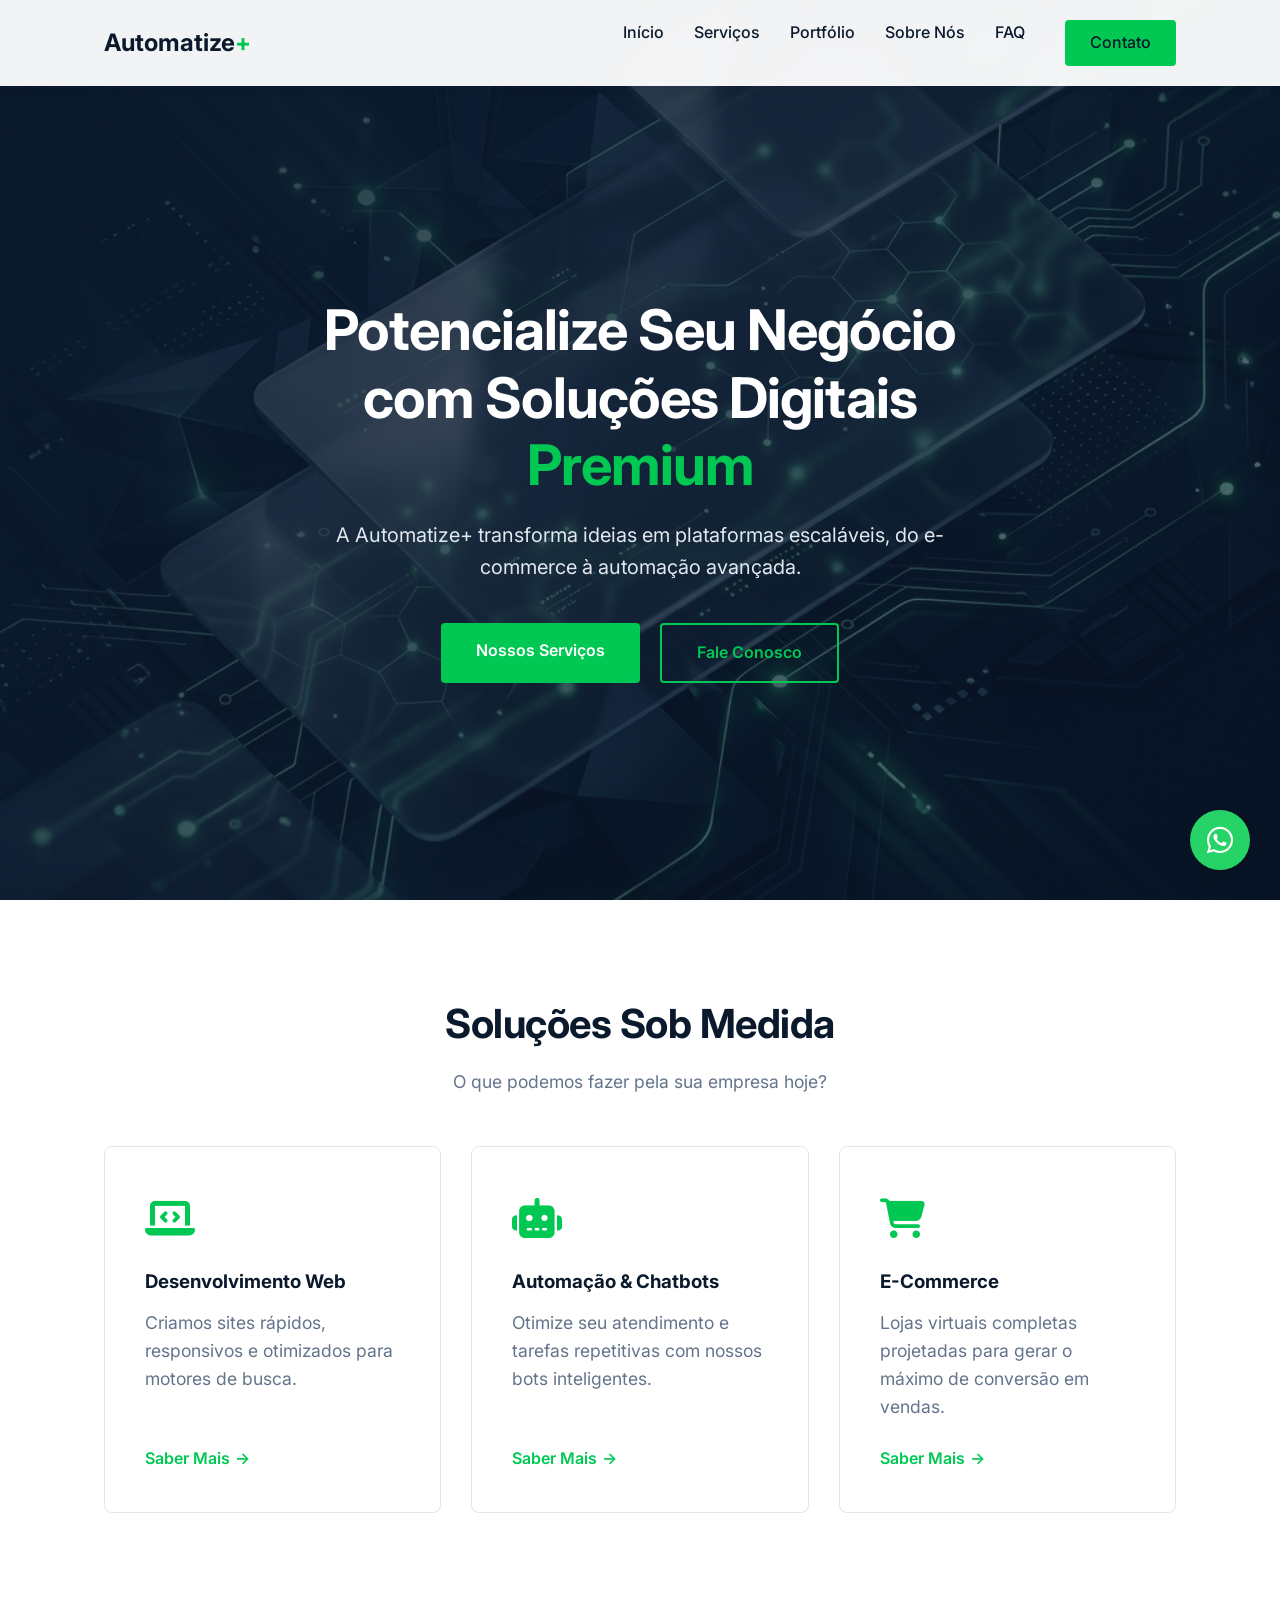
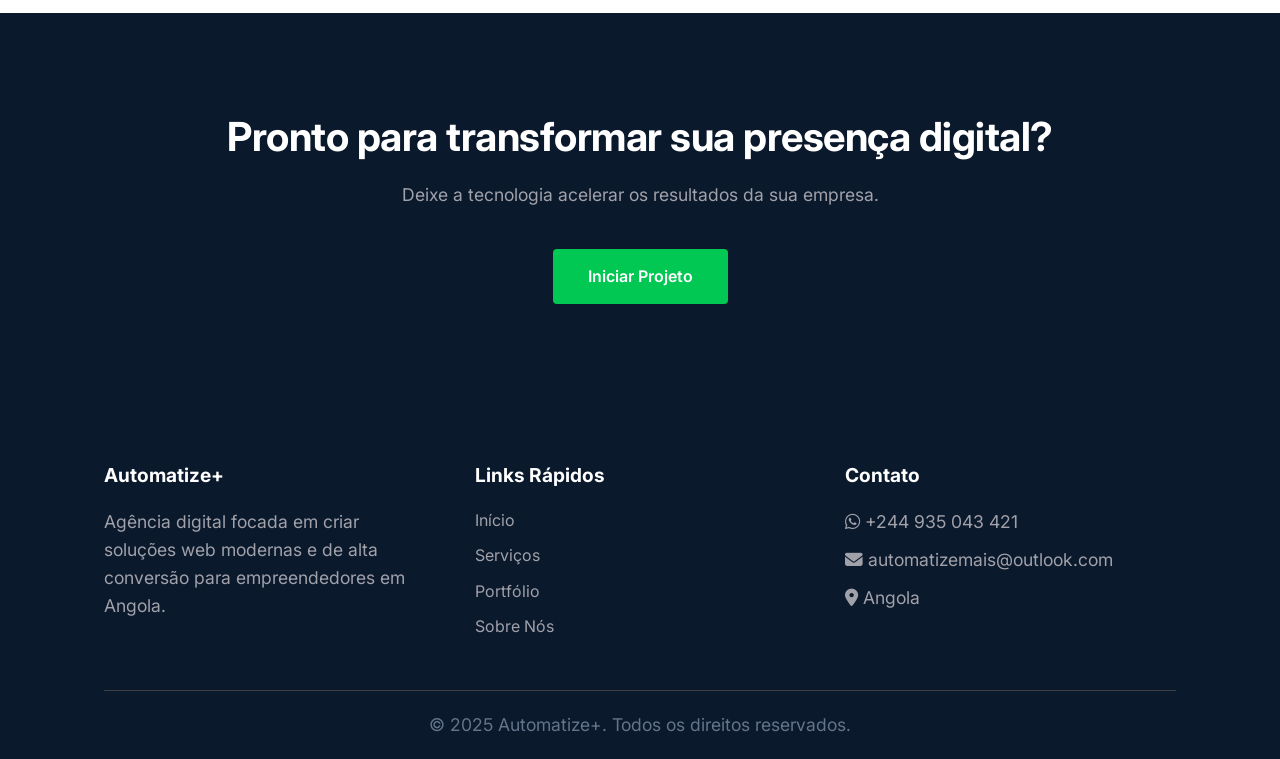
==== index.html @ 54580b05 "Convert site to static HTML + single PHP API endpoint for Vercel" ====
<!DOCTYPE html>
<html lang="pt-PT">
<head>
    <meta charset="UTF-8">
    <meta name="viewport" content="width=device-width, initial-scale=1.0">
    <title>Automatize+ | Agência Digital Premium em Angola</title>
    <meta name="description" content="Agência digital em Angola. Desenvolvimento de Sites, Landing Pages, E-commerce, Chatbots e Sistemas Sob Medida.">
    <link rel="stylesheet" href="https://cdnjs.cloudflare.com/ajax/libs/font-awesome/6.4.0/css/all.min.css">
    <link rel="stylesheet" href="assets/css/style.css">
</head>
<body>

<header class="header" id="header">
    <div class="container">
        <div class="logo"><a href="index.html">Automatize<span>+</span></a></div>
        <nav class="nav">
            <div class="mobile-toggle" id="menuToggle"><i class="fas fa-bars"></i></div>
            <ul class="nav-links" id="navLinks">
                <li><a href="index.html">Início</a></li>
                <li><a href="pages/services.html">Serviços</a></li>
                <li><a href="pages/portfolio.html">Portfólio</a></li>
                <li><a href="pages/about.html">Sobre Nós</a></li>
                <li><a href="pages/faq.html">FAQ</a></li>
                <li><a href="pages/contact.html" class="btn btn-primary" style="padding:10px 25px;margin-left:10px;">Contato</a></li>
            </ul>
        </nav>
    </div>
</header>

<section class="hero text-center">
    <div class="container hero-content animate-on-scroll">
        <h1>Potencialize Seu Negócio com Soluções Digitais <span style="color:var(--primary);">Premium</span></h1>
        <p>A Automatize+ transforma ideias em plataformas escaláveis, do e-commerce à automação avançada.</p>
        <div class="hero-buttons" style="display:flex;gap:20px;justify-content:center;">
            <a href="pages/services.html" class="btn btn-primary">Nossos Serviços</a>
            <a href="pages/contact.html" class="btn btn-outline">Fale Conosco</a>
        </div>
    </div>
</section>

<section class="section animate-on-scroll">
    <div class="container">
        <div class="text-center">
            <h2 style="margin-bottom:20px;">Soluções Sob Medida</h2>
            <p>O que podemos fazer pela sua empresa hoje?</p>
        </div>
        <div class="services-grid">
            <div class="service-card">
                <div class="service-icon"><i class="fas fa-laptop-code"></i></div>
                <h3>Desenvolvimento Web</h3>
                <p>Criamos sites rápidos, responsivos e otimizados para motores de busca.</p>
                <a href="pages/services.html" class="service-link">Saber Mais</a>
            </div>
            <div class="service-card">
                <div class="service-icon"><i class="fas fa-robot"></i></div>
                <h3>Automação &amp; Chatbots</h3>
                <p>Otimize seu atendimento e tarefas repetitivas com nossos bots inteligentes.</p>
                <a href="pages/services.html" class="service-link">Saber Mais</a>
            </div>
            <div class="service-card">
                <div class="service-icon"><i class="fas fa-shopping-cart"></i></div>
                <h3>E-Commerce</h3>
                <p>Lojas virtuais completas projetadas para gerar o máximo de conversão em vendas.</p>
                <a href="pages/services.html" class="service-link">Saber Mais</a>
            </div>
        </div>
    </div>
</section>

<section class="section text-center" style="background-color:var(--dark);color:var(--white);">
    <div class="container animate-on-scroll">
        <h2 style="margin-bottom:20px;">Pronto para transformar sua presença digital?</h2>
        <p style="color:#A1A1AA;margin-bottom:40px;">Deixe a tecnologia acelerar os resultados da sua empresa.</p>
        <a href="pages/contact.html" class="btn btn-primary">Iniciar Projeto</a>
    </div>
</section>

<footer class="footer">
    <div class="container">
        <div class="footer-top">
            <div class="footer-col">
                <h4>Automatize+</h4>
                <p>Agência digital focada em criar soluções web modernas e de alta conversão para empreendedores em Angola.</p>
            </div>
            <div class="footer-col">
                <h4>Links Rápidos</h4>
                <a href="index.html">Início</a>
                <a href="pages/services.html">Serviços</a>
                <a href="pages/portfolio.html">Portfólio</a>
                <a href="pages/about.html">Sobre Nós</a>
            </div>
            <div class="footer-col">
                <h4>Contato</h4>
                <p><i class="fab fa-whatsapp"></i> +244 935 043 421</p>
                <p><i class="fas fa-envelope"></i> automatizemais@outlook.com</p>
                <p><i class="fas fa-map-marker-alt"></i> Angola</p>
            </div>
        </div>
        <div class="footer-bottom">
            <p>&copy; 2025 Automatize+. Todos os direitos reservados.</p>
        </div>
    </div>
</footer>

<a href="https://wa.me/244935043421?text=Olá,%20gostaria%20de%20saber%20mais%20sobre%20as%20soluções%20da%20Automatize+." target="_blank" class="wa-btn" rel="noopener noreferrer">
    <i class="fab fa-whatsapp"></i>
</a>

<script src="assets/js/main.js"></script>
</body>
</html>
---- assets/css/style.css ----
/* assets/css/style.css */
@import url('https://fonts.googleapis.com/css2?family=Inter:wght@300;400;500;600;700&display=swap');

:root {
    --primary: #00C853;       /* Verde */
    --primary-hover: #00A042;
    --dark: #0B192C;          /* Azul Escuro Profundo */
    --white: #FFFFFF;         /* Branco */
    --gray-light: #F8FAFC;    /* Cinza Claro levemente azulado */
    --gray-text: #64748B;     /* Slate Text */
    --transition: all 0.3s ease;
}

* {
    margin: 0;
    padding: 0;
    box-sizing: border-box;
}

body {
    font-family: 'Inter', sans-serif;
    background-color: var(--white);
    color: var(--dark);
    line-height: 1.6;
    overflow-x: hidden;
}

a {
    text-decoration: none;
    color: inherit;
    transition: var(--transition);
}

ul {
    list-style: none;
}

/* Typography */
h1, h2, h3, h4, h5, h6 {
    font-weight: 700;
    line-height: 1.2;
}

h1 { font-size: 3.5rem; letter-spacing: -1px; }
h2 { font-size: 2.5rem; letter-spacing: -0.5px; }

p {
    color: var(--gray-text);
    font-size: 1.1rem;
}

/* Layout Utilities */
.container {
    width: 100%;
    max-width: 1200px;
    margin: 0 auto;
    padding: 0 5%;
}

.section {
    padding: 100px 0;
}

.text-center { text-align: center; }

/* Buttons */
.btn {
    display: inline-block;
    padding: 15px 35px;
    border-radius: 4px;
    font-weight: 600;
    cursor: pointer;
    transition: var(--transition);
    border: none;
    font-size: 1rem;
}

.btn-primary {
    background-color: var(--primary);
    color: var(--white);
}

.btn-primary:hover {
    background-color: var(--primary-hover);
    transform: translateY(-2px);
    box-shadow: 0 10px 20px rgba(0, 200, 83, 0.2);
}

.btn-dark {
    background-color: var(--dark);
    color: var(--white);
}

.btn-dark:hover {
    background-color: #000;
    transform: translateY(-2px);
}

.btn-outline {
    background-color: transparent;
    border: 2px solid var(--primary);
    color: var(--primary);
}

.btn-outline:hover {
    background-color: var(--primary);
    color: var(--white);
}

/* Header */
.header {
    background-color: rgba(255, 255, 255, 0.95);
    backdrop-filter: blur(10px);
    position: fixed;
    top: 0;
    left: 0;
    width: 100%;
    z-index: 1000;
    box-shadow: 0 2px 10px rgba(0,0,0,0.05);
    padding: 20px 0;
    transition: var(--transition);
}

.header.scrolled {
    padding: 15px 0;
}

.header .container {
    display: flex;
    justify-content: space-between;
    align-items: center;
}

.logo {
    font-size: 1.5rem;
    font-weight: 700;
    color: var(--dark);
    display: flex;
    align-items: center;
}

.logo span {
    color: var(--primary);
}

.nav-links {
    display: flex;
    gap: 30px;
}

.nav-links a {
    font-weight: 500;
    color: var(--dark);
}

.nav-links a:hover {
    color: var(--primary);
}

.mobile-toggle {
    display: none;
    cursor: pointer;
    font-size: 1.5rem;
}

/* Hero Section */
.hero {
    min-height: 100vh;
    display: flex;
    align-items: center;
    background: url('/assets/images/hero_bg.png') center/cover no-repeat;
    background-attachment: fixed;
    position: relative;
    padding-top: 80px;
    color: var(--white);
}

.hero::before {
    content: '';
    position: absolute;
    top: 0; left: 0; width: 100%; height: 100%;
    background: linear-gradient(135deg, rgba(11,25,44,0.85) 0%, rgba(11,25,44,0.6) 100%);
    z-index: 1;
}

.hero-content {
    max-width: 800px;
    position: relative;
    z-index: 2;
}

.hero h1 {
    margin-bottom: 20px;
}

.hero p {
    font-size: 1.25rem;
    margin-bottom: 40px;
    color: #E2E8F0;
}

.hero-buttons {
    display: flex;
    gap: 20px;
}

/* Services Preview */
.services-grid {
    display: grid;
    grid-template-columns: repeat(auto-fit, minmax(300px, 1fr));
    gap: 30px;
    margin-top: 50px;
}

.service-card {
    background-color: var(--white);
    padding: 40px;
    border-radius: 8px;
    border: 1px solid #E4E4E7;
    transition: var(--transition);
    height: 100%;
    display: flex;
    flex-direction: column;
}

.service-card:hover {
    transform: translateY(-10px);
    box-shadow: 0 15px 30px rgba(0,0,0,0.05);
    border-color: var(--primary);
}

.service-icon {
    font-size: 2.5rem;
    color: var(--primary);
    margin-bottom: 20px;
}

.service-card h3 {
    margin-bottom: 15px;
}

.service-card p {
    flex-grow: 1;
    margin-bottom: 25px;
}

.service-link {
    color: var(--primary);
    font-weight: 600;
    display: inline-flex;
    align-items: center;
    margin-top: auto;
}

.service-link::after {
    content: '→';
    margin-left: 5px;
    transition: var(--transition);
}

.service-link:hover::after {
    transform: translateX(5px);
}

/* Floating WhatsApp */
.wa-btn {
    position: fixed;
    bottom: 30px;
    right: 30px;
    background-color: #25D366;
    color: white;
    width: 60px;
    height: 60px;
    border-radius: 50%;
    display: flex;
    justify-content: center;
    align-items: center;
    font-size: 30px;
    box-shadow: 0 4px 10px rgba(0,0,0,0.15);
    z-index: 1000;
    transition: var(--transition);
}

.wa-btn:hover {
    transform: scale(1.1);
    box-shadow: 0 6px 15px rgba(37, 211, 102, 0.4);
    color: white;
}

/* Footer */
.footer {
    background-color: var(--dark);
    color: var(--white);
    padding: 60px 0 20px;
}

.footer-top {
    display: grid;
    grid-template-columns: repeat(auto-fit, minmax(250px, 1fr));
    gap: 40px;
    margin-bottom: 40px;
}

.footer-col h4 {
    margin-bottom: 20px;
    font-size: 1.2rem;
}

.footer-col p, .footer-col a {
    color: #A1A1AA;
    margin-bottom: 10px;
    display: block;
}

.footer-col a:hover {
    color: var(--primary);
}

.footer-bottom {
    text-align: center;
    padding-top: 20px;
    border-top: 1px solid #3F3F46;
    color: #A1A1AA;
}

/* Forms */
.form-group {
    margin-bottom: 25px;
}

.form-group label {
    display: block;
    margin-bottom: 8px;
    font-weight: 500;
}

.form-group input, .form-group textarea {
    width: 100%;
    padding: 15px;
    border: 1px solid #D4D4D8;
    border-radius: 4px;
    font-family: inherit;
    font-size: 1rem;
    transition: var(--transition);
}

.form-group input:focus, .form-group textarea:focus {
    outline: none;
    border-color: var(--primary);
    box-shadow: 0 0 0 3px rgba(0, 200, 83, 0.1);
}

.form-group textarea {
    min-height: 150px;
    resize: vertical;
}

.alert {
    padding: 15px;
    border-radius: 4px;
    margin-bottom: 20px;
    font-weight: 500;
}

.alert-success {
    background-color: #DEF7EC;
    color: #03543F;
    border: 1px solid #31C48D;
}

.alert-error {
    background-color: #FDE8E8;
    color: #9B1C1C;
    border: 1px solid #F8B4B4;
}

/* Animations */
.fade-in-up {
    opacity: 0;
    transform: translateY(30px);
    transition: opacity 0.8s ease, transform 0.8s ease;
}

.fade-in-up.visible {
    opacity: 1;
    transform: translateY(0);
}

/* Page Header */
.page-header {
    background-color: var(--gray-light);
    padding: 150px 0 80px;
    text-align: center;
}

.page-header.services-banner {
    background: url('/assets/images/services_cover.png') center/cover no-repeat;
    position: relative;
    color: var(--white);
    padding: 180px 0 100px;
}
.page-header.services-banner::before {
    content: '';
    position: absolute;
    top: 0; left: 0; width: 100%; height: 100%;
    background: rgba(11,25,44,0.75);
    z-index: 1;
}

.page-header.portfolio-banner {
    background: url('/assets/images/portfolio_cover.png') center/cover no-repeat;
    position: relative;
    color: var(--white);
    padding: 180px 0 100px;
}
.page-header.portfolio-banner::before {
    content: '';
    position: absolute;
    top: 0; left: 0; width: 100%; height: 100%;
    background: rgba(11,25,44,0.75);
    z-index: 1;
}

.page-header .container {
    position: relative;
    z-index: 2;
}

.page-header h1 {
    margin-bottom: 15px;
}

/* Responsive */
@media (max-width: 768px) {
    h1 { font-size: 2.5rem; }
    h2 { font-size: 2rem; }
    
    .nav-links {
        position: fixed;
        top: 70px;
        left: -100%;
        background-color: var(--white);
        width: 100%;
        flex-direction: column;
        align-items: center;
        padding: 40px 0;
        box-shadow: 0 10px 10px rgba(0,0,0,0.05);
        transition: var(--transition);
    }
    
    .nav-links.active {
        left: 0;
    }
    
    .mobile-toggle {
        display: block;
    }
    
    .hero-buttons {
        flex-direction: column;
    }
}
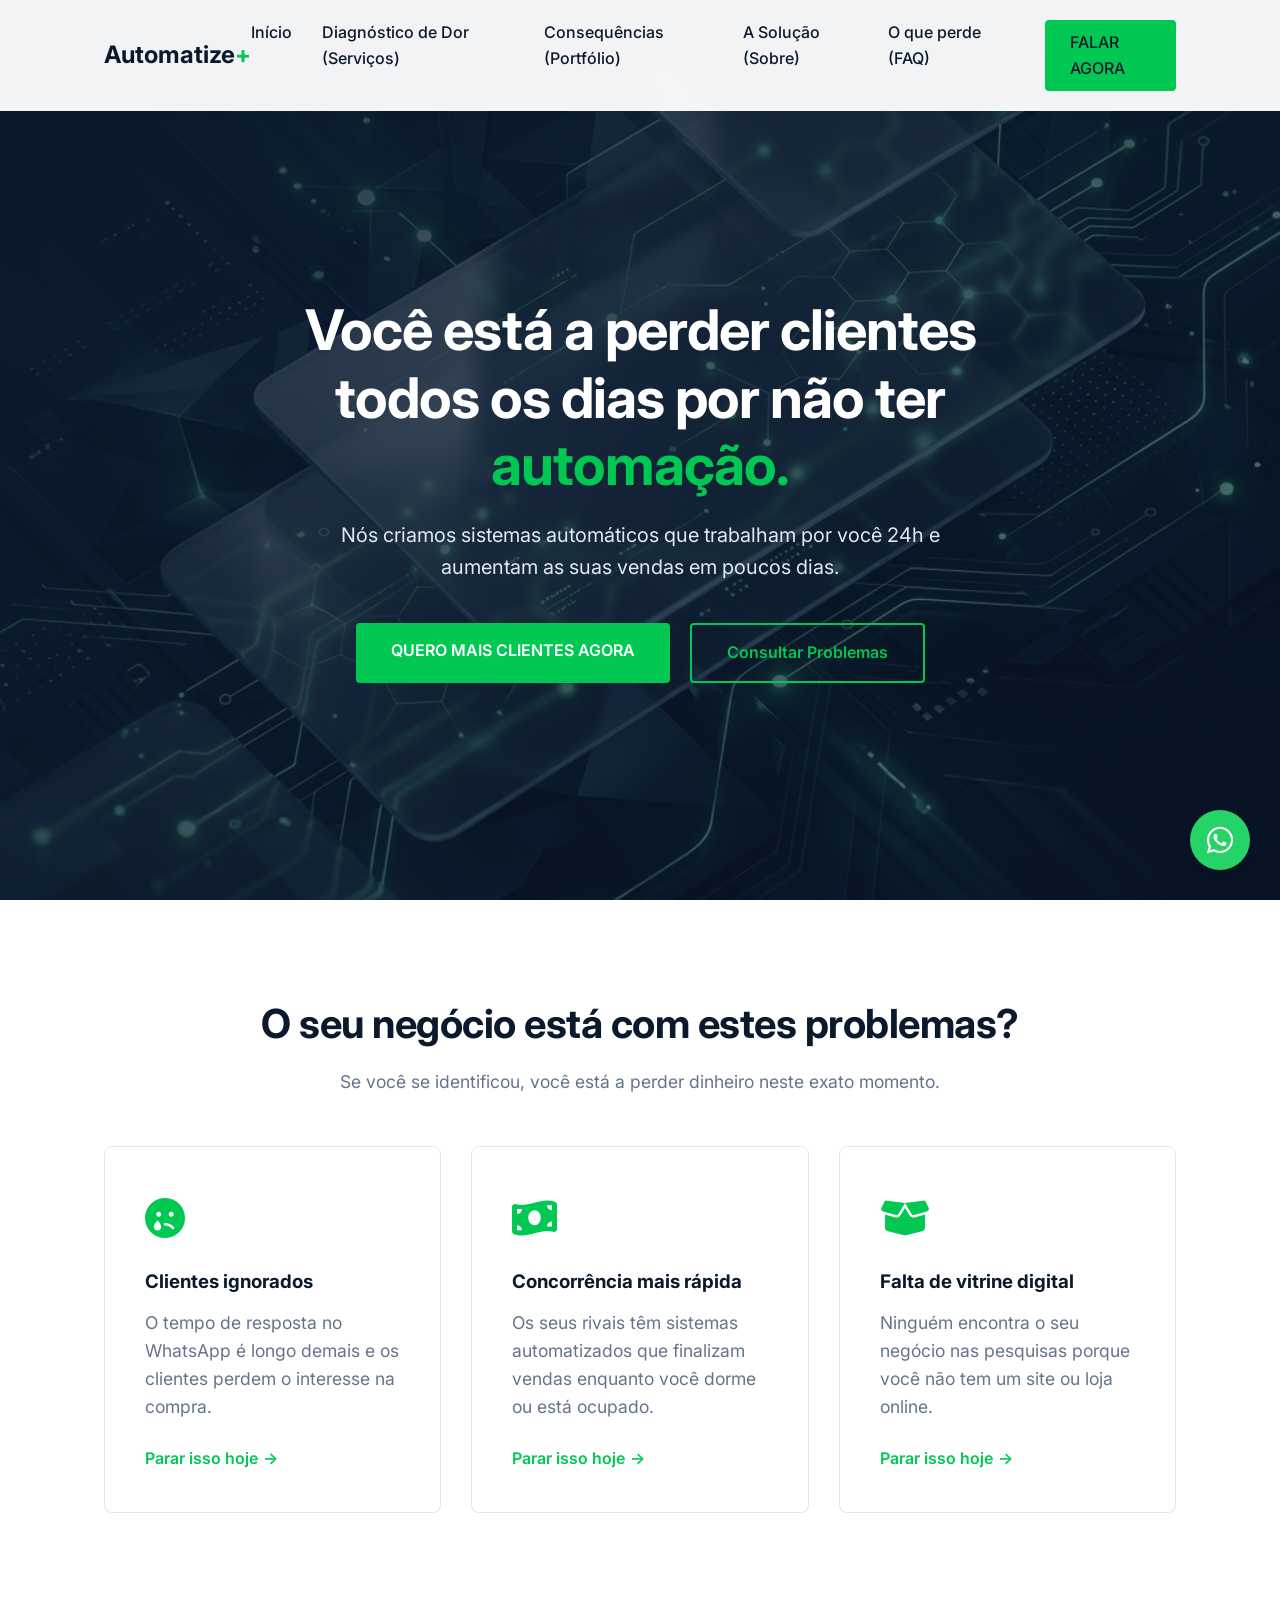
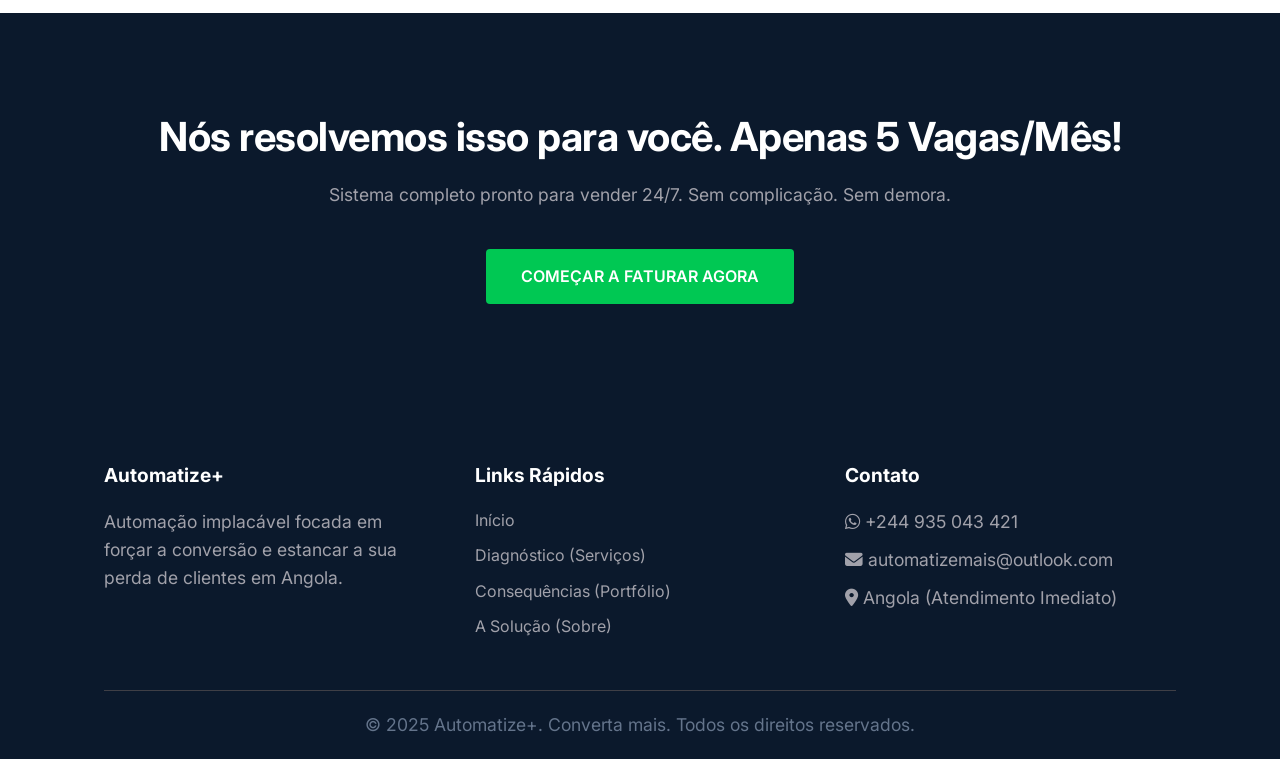
==== commit e2f59a58: "feat: update copy to aggressive tone while maintaining structural design" ====
--- a/index.html
+++ b/index.html
@@ -3,8 +3,8 @@
 <head>
     <meta charset="UTF-8">
     <meta name="viewport" content="width=device-width, initial-scale=1.0">
-    <title>Automatize+ | Agência Digital Premium em Angola</title>
-    <meta name="description" content="Agência digital em Angola. Desenvolvimento de Sites, Landing Pages, E-commerce, Chatbots e Sistemas Sob Medida.">
+    <title>Automatize+ | Pare de Perder Clientes</title>
+    <meta name="description" content="Sistemas de captação, automação de WhatsApp e funis de vendas para alavancar negócios em Angola.">
     <link rel="stylesheet" href="https://cdnjs.cloudflare.com/ajax/libs/font-awesome/6.4.0/css/all.min.css">
     <link rel="stylesheet" href="assets/css/style.css">
 </head>
@@ -17,11 +17,11 @@
             <div class="mobile-toggle" id="menuToggle"><i class="fas fa-bars"></i></div>
             <ul class="nav-links" id="navLinks">
                 <li><a href="index.html">Início</a></li>
-                <li><a href="pages/services.html">Serviços</a></li>
-                <li><a href="pages/portfolio.html">Portfólio</a></li>
-                <li><a href="pages/about.html">Sobre Nós</a></li>
-                <li><a href="pages/faq.html">FAQ</a></li>
-                <li><a href="pages/contact.html" class="btn btn-primary" style="padding:10px 25px;margin-left:10px;">Contato</a></li>
+                <li><a href="pages/services.html">Diagnóstico de Dor (Serviços)</a></li>
+                <li><a href="pages/portfolio.html">Consequências (Portfólio)</a></li>
+                <li><a href="pages/about.html">A Solução (Sobre)</a></li>
+                <li><a href="pages/faq.html">O que perde (FAQ)</a></li>
+                <li><a href="pages/contact.html" class="btn btn-primary" style="padding:10px 25px;margin-left:10px;">FALAR AGORA</a></li>
             </ul>
         </nav>
     </div>
@@ -29,11 +29,11 @@
 
 <section class="hero text-center">
     <div class="container hero-content animate-on-scroll">
-        <h1>Potencialize Seu Negócio com Soluções Digitais <span style="color:var(--primary);">Premium</span></h1>
-        <p>A Automatize+ transforma ideias em plataformas escaláveis, do e-commerce à automação avançada.</p>
+        <h1>Você está a perder clientes todos os dias por não ter <span style="color:var(--primary);">automação.</span></h1>
+        <p>Nós criamos sistemas automáticos que trabalham por você 24h e aumentam as suas vendas em poucos dias.</p>
         <div class="hero-buttons" style="display:flex;gap:20px;justify-content:center;">
-            <a href="pages/services.html" class="btn btn-primary">Nossos Serviços</a>
-            <a href="pages/contact.html" class="btn btn-outline">Fale Conosco</a>
+            <a href="pages/contact.html" class="btn btn-primary">QUERO MAIS CLIENTES AGORA</a>
+            <a href="pages/services.html" class="btn btn-outline">Consultar Problemas</a>
         </div>
     </div>
 </section>
@@ -41,27 +41,27 @@
 <section class="section animate-on-scroll">
     <div class="container">
         <div class="text-center">
-            <h2 style="margin-bottom:20px;">Soluções Sob Medida</h2>
-            <p>O que podemos fazer pela sua empresa hoje?</p>
+            <h2 style="margin-bottom:20px;">O seu negócio está com estes problemas?</h2>
+            <p>Se você se identificou, você está a perder dinheiro neste exato momento.</p>
         </div>
         <div class="services-grid">
             <div class="service-card">
-                <div class="service-icon"><i class="fas fa-laptop-code"></i></div>
-                <h3>Desenvolvimento Web</h3>
-                <p>Criamos sites rápidos, responsivos e otimizados para motores de busca.</p>
-                <a href="pages/services.html" class="service-link">Saber Mais</a>
+                <div class="service-icon"><i class="fas fa-sad-tear"></i></div>
+                <h3>Clientes ignorados</h3>
+                <p>O tempo de resposta no WhatsApp é longo demais e os clientes perdem o interesse na compra.</p>
+                <a href="pages/contact.html" class="service-link">Parar isso hoje</a>
             </div>
             <div class="service-card">
-                <div class="service-icon"><i class="fas fa-robot"></i></div>
-                <h3>Automação &amp; Chatbots</h3>
-                <p>Otimize seu atendimento e tarefas repetitivas com nossos bots inteligentes.</p>
-                <a href="pages/services.html" class="service-link">Saber Mais</a>
+                <div class="service-icon"><i class="fas fa-money-bill-wave"></i></div>
+                <h3>Concorrência mais rápida</h3>
+                <p>Os seus rivais têm sistemas automatizados que finalizam vendas enquanto você dorme ou está ocupado.</p>
+                <a href="pages/contact.html" class="service-link">Parar isso hoje</a>
             </div>
             <div class="service-card">
-                <div class="service-icon"><i class="fas fa-shopping-cart"></i></div>
-                <h3>E-Commerce</h3>
-                <p>Lojas virtuais completas projetadas para gerar o máximo de conversão em vendas.</p>
-                <a href="pages/services.html" class="service-link">Saber Mais</a>
+                <div class="service-icon"><i class="fas fa-box-open"></i></div>
+                <h3>Falta de vitrine digital</h3>
+                <p>Ninguém encontra o seu negócio nas pesquisas porque você não tem um site ou loja online.</p>
+                <a href="pages/contact.html" class="service-link">Parar isso hoje</a>
             </div>
         </div>
     </div>
@@ -69,9 +69,9 @@
 
 <section class="section text-center" style="background-color:var(--dark);color:var(--white);">
     <div class="container animate-on-scroll">
-        <h2 style="margin-bottom:20px;">Pronto para transformar sua presença digital?</h2>
-        <p style="color:#A1A1AA;margin-bottom:40px;">Deixe a tecnologia acelerar os resultados da sua empresa.</p>
-        <a href="pages/contact.html" class="btn btn-primary">Iniciar Projeto</a>
+        <h2 style="margin-bottom:20px;">Nós resolvemos isso para você. Apenas 5 Vagas/Mês!</h2>
+        <p style="color:#A1A1AA;margin-bottom:40px;">Sistema completo pronto para vender 24/7. Sem complicação. Sem demora.</p>
+        <a href="pages/contact.html" class="btn btn-primary">COMEÇAR A FATURAR AGORA</a>
     </div>
 </section>
 
@@ -80,29 +80,29 @@
         <div class="footer-top">
             <div class="footer-col">
                 <h4>Automatize+</h4>
-                <p>Agência digital focada em criar soluções web modernas e de alta conversão para empreendedores em Angola.</p>
+                <p>Automação implacável focada em forçar a conversão e estancar a sua perda de clientes em Angola.</p>
             </div>
             <div class="footer-col">
                 <h4>Links Rápidos</h4>
                 <a href="index.html">Início</a>
-                <a href="pages/services.html">Serviços</a>
-                <a href="pages/portfolio.html">Portfólio</a>
-                <a href="pages/about.html">Sobre Nós</a>
+                <a href="pages/services.html">Diagnóstico (Serviços)</a>
+                <a href="pages/portfolio.html">Consequências (Portfólio)</a>
+                <a href="pages/about.html">A Solução (Sobre)</a>
             </div>
             <div class="footer-col">
                 <h4>Contato</h4>
                 <p><i class="fab fa-whatsapp"></i> +244 935 043 421</p>
                 <p><i class="fas fa-envelope"></i> automatizemais@outlook.com</p>
-                <p><i class="fas fa-map-marker-alt"></i> Angola</p>
+                <p><i class="fas fa-map-marker-alt"></i> Angola (Atendimento Imediato)</p>
             </div>
         </div>
         <div class="footer-bottom">
-            <p>&copy; 2025 Automatize+. Todos os direitos reservados.</p>
+            <p>&copy; 2025 Automatize+. Converta mais. Todos os direitos reservados.</p>
         </div>
     </div>
 </footer>
 
-<a href="https://wa.me/244935043421?text=Olá,%20gostaria%20de%20saber%20mais%20sobre%20as%20soluções%20da%20Automatize+." target="_blank" class="wa-btn" rel="noopener noreferrer">
+<a href="https://wa.me/244935043421?text=Ol%C3%A1%2C%20n%C3%A3o%20quero%20perder%20mais%20nenhum%20cliente." target="_blank" class="wa-btn" rel="noopener noreferrer">
     <i class="fab fa-whatsapp"></i>
 </a>
 
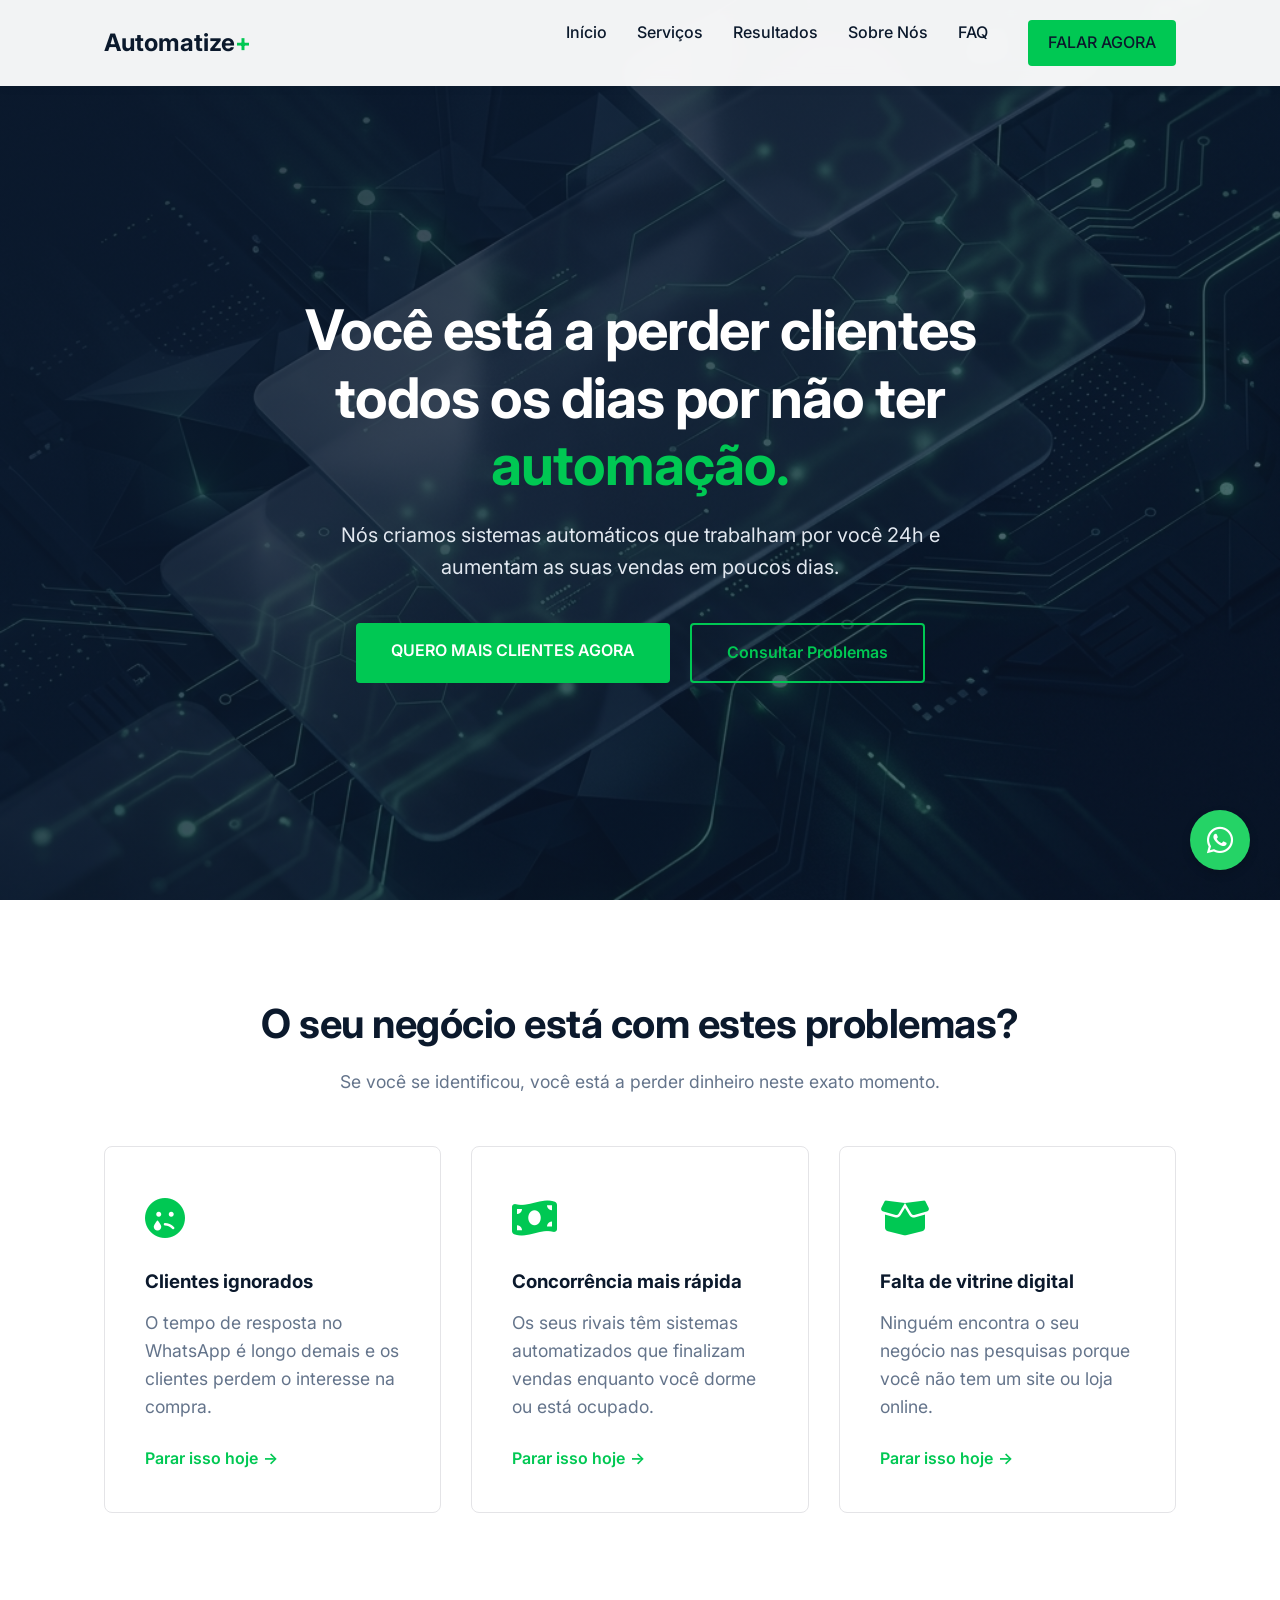
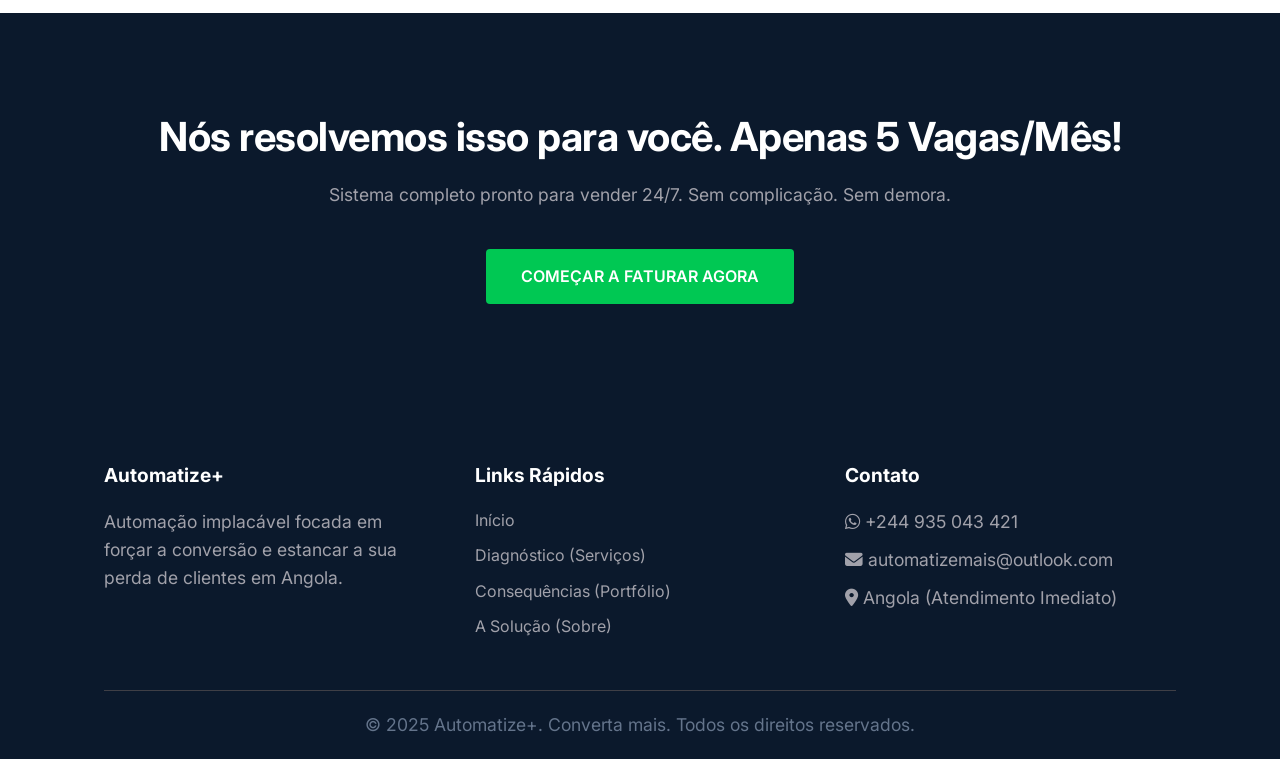
==== commit 601a85ab: "fix: shorten navbar links and remove excessive font sizes" ====
--- a/index.html
+++ b/index.html
@@ -17,11 +17,11 @@
             <div class="mobile-toggle" id="menuToggle"><i class="fas fa-bars"></i></div>
             <ul class="nav-links" id="navLinks">
                 <li><a href="index.html">Início</a></li>
-                <li><a href="pages/services.html">Diagnóstico de Dor (Serviços)</a></li>
-                <li><a href="pages/portfolio.html">Consequências (Portfólio)</a></li>
-                <li><a href="pages/about.html">A Solução (Sobre)</a></li>
-                <li><a href="pages/faq.html">O que perde (FAQ)</a></li>
-                <li><a href="pages/contact.html" class="btn btn-primary" style="padding:10px 25px;margin-left:10px;">FALAR AGORA</a></li>
+                <li><a href="pages/services.html">Serviços</a></li>
+                <li><a href="pages/portfolio.html">Resultados</a></li>
+                <li><a href="pages/about.html">Sobre Nós</a></li>
+                <li><a href="pages/faq.html">FAQ</a></li>
+                <li><a href="pages/contact.html" class="btn btn-primary" style="padding:10px 20px; font-size:1rem; margin-left:10px;">FALAR AGORA</a></li>
             </ul>
         </nav>
     </div>
